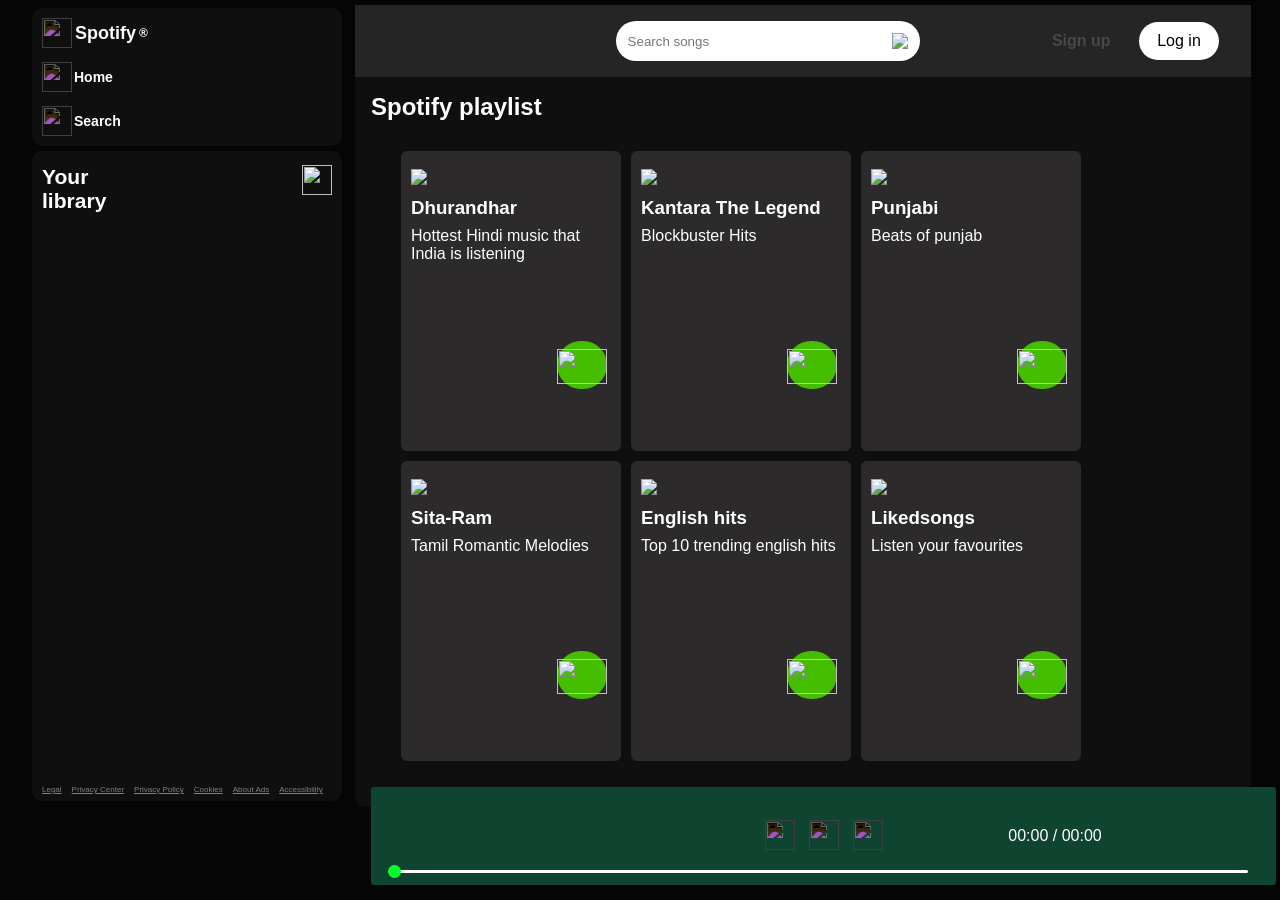
==== index.html @ 5d747358 "Add files via upload" ====
<!DOCTYPE html>
<html lang="en">

<head>
    <meta charset="UTF-8">
    <meta name="viewport" content="width=device-width, initial-scale=1.0">
    <title>Spotify - Web Player: Music for everyone</title>

    <link rel="stylesheet" href="spotify clone.css">
    <link rel="stylesheet" href="utility class.css">

</head>

<body>

    <div class="container-flex">

        <div class="left bg-black">

            <div class="home bg-grey rounded m-1 p-1">
                <div class="logo">
                    <img class="invert" src="svg/spotify.svg" width="30" height="30">
                    Spotify<span>&reg;</span>
                </div>

                <ul>
                    <li><img class="invert" src="svg/home.svg" width="30" height="30">Home</li>
                    <li><img class="invert" src="svg/Search.svg" width="30" height="30">Search</li>
                </ul>

            </div>

            <div class="library bg-grey rounded m-1 p-1">

                <div class="heading">
                    <h3>Your library</h3>
                    <img src="svg/plus.svg" width="30" height="30">
                </div>

                <div class="songlist">
                    <ul></ul>
                </div>

                <div class="footer">

                    <div><a href="https://www.spotify.com/jp/legal/"><span>Legal</span></a></div>
                    <div><a href="https://www.spotify.com/jp/privacy/"><span>Privacy Center</span></a></div>
                    <div><a href="https://www.spotify.com/jp/legal/privacy-policy/"><span>Privacy Policy</span></a>
                    </div>
                    <div><a href="https://www.spotify.com/jp/legal/cookies-policy/"><span>Cookies</span></a></div>
                    <div><a href="https://www.spotify.com/jp/legal/privacy-policy/#s3"><span>About Ads</span></a></div>
                    <div><a href="https://www.spotify.com/jp/accessibility/"><span>Accessibility</span></a></div>

                </div>

            </div>
        </div>

        <div class="right rounded m-1 bg-grey">

            <div class="header">

                <div class="hamburger" id="hamburger">
                    <div></div>
                    <div></div>
                    <div></div>
                </div>

                <div class="overlay" id="overlay"></div>

                <div class="nav">

                    <!-- SEARCH INPUT FIX -->
                    <div class="Search">
                        <input style="border: none; outline: none;"  id="songSearch" type="text" placeholder="Search songs">
                        <img src="svg/search-02-stroke-rounded.svg">
                    </div>

                </div>

                <div class="buttons">
                    <button class="signupbtn">Sign up</button>
                    <button class="loginbtn">Log in</button>
                </div>

            </div>

            <div class="spotifyplaylist">

                <h1>Spotify playlist</h1>

                <div class="cardcontainer">

                    <div class="card" data-folder="Dhurandhar">
                        <div class="play" style="width:50px;height:40px;opacity:1;top:190px;">
                            <img src="svg/play-stroke-rounded.svg" height="35" width="35">
                        </div>
                        <img src="https://i.scdn.co/image/ab67706f000000022b117d6dc96345bedf9adc1b">
                        <h3>Dhurandhar</h3>
                        <p>Hottest Hindi music that India is listening</p>
                    </div>

                    <div class="card" data-folder="Kantara">
                        <div class="play" style="width:50px;height:40px;opacity:1;top:190px;">
                            <img src="svg/play-stroke-rounded.svg" height="35" width="35">
                        </div>
                        <img src="https://i.scdn.co/image/ab67616d0000b2730dae20bd2b3f1a203ab1d903">
                        <h3>Kantara The Legend</h3>
                        <p>Blockbuster Hits</p>
                    </div>

                    <div class="card" data-folder="Punjabi">
                        <div class="play" style="width:50px;height:40px;opacity:1;top:190px;">
                            <img src="svg/play-stroke-rounded.svg" height="35" width="35">
                        </div>
                        <img src="https://mosaic.scdn.co/300/ab67616d00001e0222287a5cc976690b88259babab67616d00001e029363e8444f972e628e87a610ab67616d00001e02b466aba0453056a80ceac98dab67616d00001e02fd17491e69cd90255c0502cd">
                        <h3>Punjabi</h3>
                        <p>Beats of punjab</p>
                    </div>

                    <div class="card" data-folder="SitaRam">
                        <div class="play" style="width:50px;height:40px;opacity:1;top:190px;">
                            <img src="svg/play-stroke-rounded.svg" height="35" width="35">
                        </div>
                        <img src="https://i.scdn.co/image/ab67616d0000b2730993cb7e937ea1b06d3a9abc">
                        <h3>Sita-Ram</h3>
                        <p>Tamil Romantic Melodies</p>
                    </div>

                    <div class="card" data-folder="Englishhits">
                        <div class="play" style="width:50px;height:40px;opacity:1;top:190px;">
                            <img src="svg/play-stroke-rounded.svg" height="35" width="35">
                        </div>
                        <img src="https://image-cdn-fa.spotifycdn.com/image/ab67706c0000d72c15e1ea1c4a536f9052a037e0">
                        <h3>English hits</h3>
                        <p>Top 10 trending english hits</p>
                    </div>

                    <div class="card" data-folder="Likedsongs">
                        <div class="play" style="width:50px;height:40px;opacity:1;top:190px;">
                            <img src="svg/play-stroke-rounded.svg" height="35" width="35">
                        </div>
                        <img src="https://misc.scdn.co/liked-songs/liked-songs-300.jpg">
                        <h3>Likedsongs</h3>
                        <p>Listen your favourites</p>
                    </div>

                </div>

                <div class="playerbar">

                    <div class="seekbar">
                        <div class="progress"></div>
                        <div class="circle"></div>
                    </div>

                    <div class="abovebar">

                        <div class="songinfo"></div>

                        <div class="playbtn">
                            <img id="previous" src="svg/previous-stroke-rounded.svg" width="30" height="30">
                            <img id="play" src="svg/play-circle-stroke-rounded.svg" width="30" height="30">
                            <img id="next" src="svg/next-stroke-rounded.svg" width="30" height="30">
                        </div>

                        <div class="songtime">00:00 / 00:00</div>

                    </div>
                </div>

            </div>
        </div>

        <script src="Spotify clone.js"></script>

</body>

</html>
---- spotify clone.css ----
@import url('https://fonts.googleapis.com/css2?family=SN+Pro:ital,wght@0,200..900;1,200..900&display=swap');


:root {
    --a: 0;
}

* {
    margin: 0%;
    padding: 0%;
    font-family: "Roboto", sans-serif;
}

body {
    background-color: rgb(5, 5, 5);
    color: white;
}



.home ul li {
    display: flex;
    gap: 2px;
    width: 15px;
    list-style: none;
    padding-top: 14px;
    font-weight: bold;
    font-size: 14px;
    align-items: center;
}


.left {
    width: 25vw;
    padding: 3px;
}

.right {
    margin: 8px;
    width: 70vw;
    position: relative;
}


.heading {
    display: flex;
    gap: 160px;
    padding-top: 4px;
    font-size: 18px;
}

.library {
    min-height: 70vh;
    position: relative;
}

.footer {
    display: flex;
    position: absolute;
    bottom: 0px;
    font-size: 8px;
    gap: 10px;
    padding-top: 11px;
    padding-bottom: 7px;

}

.footer a {
    color: grey;
}


.header {
    display: flex;
    justify-content: space-between;
    align-items: center;
    background-color: rgb(38 37 37);
    height: 72px;
}

.header>* {
    padding: 20px;
}

.spotifyplaylist h1 {
    font-size: 24px;
}

.spotifyplaylist {
    padding: 16px;
}

.cardcontainer {
    display: flex;
    gap: 10px;
    flex-wrap: wrap;
    margin: 30px;
    overflow-y: scroll;
    max-height: 70vh;
}


.card {
    position: relative;
    width: 200px;
    height: 280px;
    padding: 10px;
    border-radius: 6px;
    background-color: rgb(44, 42, 42);
    box-shadow: #000000;
}

.card>* {
    padding-top: 8px;
}

.card:hover {
    background-color: rgb(2, 39, 10);
    cursor: pointer;
    transition: all .9s;
    --a: 1;

}

.card img {
    width: 100%;
    object-fit: contain;

}

.play {
    position: absolute;
    right: 14px;
    top: 190px;
    background-color: rgb(70, 190, 0);
    border-radius: 100px;
    justify-content: center;
    align-items: center;
    opacity: var(--a);
    transition: all 1s ease-out;

}


.buttons>* {
    margin: 0 12px;
}

.Search {
    display: flex;
    justify-content: space-between;
    align-items: center;
    background-color: #ffffff;
    color: #423f3f;
    padding: 12px;
    border-radius: 25px;
    width: 280px;
    font-family: Impact, 'Arial Narrow Bold', sans-serif;
    /* cursor: pointer; */
    outline: none;
}

input #songSearch{
    outline: none;
    border: none;
}

.signupbtn {
    background-color: rgb(38 37 37);
    color: rgb(73, 71, 71);
    font-weight: bolder;
    border: none;
    outline: none;
    font-size: 16px;

}

.signupbtn:hover {
    font-size: 17px;
    color: white;
    cursor: pointer;

}

.loginbtn {
    background-color: white;
    color: black;
    border: none;
    outline: none;
    font-size: 16px;
    border-radius: 35px;
    width: 80px;
    cursor: pointer;
    padding: 10px;
}

.loginbtn:hover {
    font-weight: bolder;
    font-size: 17px;
}


.playerbar {
    justify-self: center;
    position: fixed;
    bottom: 15px;
    background-color: #0F4431;
    width: 69%;
    padding: 33px 11px;
    border-radius: 3px;
}


/* Initially hidden */
.playerbar {
    opacity: 0;
    pointer-events: none;
    /* prevent interaction when hidden */
    transition: opacity 1.5s ease;
    /* smooth fade in/out */
}

/* Visible state */
.playerbar.visible {
    opacity: 1;
    pointer-events: auto;
}

.playbtn {
    display: flex;
    filter: invert(1);
    justify-content: center;
    position: fixed;
    gap: 14px;
}

.playbtn img {
    cursor: pointer;

}

.songlist {
    margin-bottom: 54px 0px;
    height: 460px;
    overflow: auto;
}

.songlist ul {
    padding: 20px 0px;

}



.songlist ul li {
    list-style-type: decimal;
    display: flex;
    align-items: center;
    justify-content: space-between;
    gap: 14px;
    cursor: pointer;
    padding: 13px 6px;
    border: 1px, solid rgb(99, 99, 99);
    margin: 12px 4px;
    border-radius: 6px;

}

/* Default hover effect */
.songlist ul li:hover {
    background-color: rgb(70, 190, 0);
    color: black;
    transform: translateX(3px);
}

/* Selected song (persistent) */
.songlist ul li.selected {
    background-color: rgb(70, 190, 0);
    color: black;
    transform: translateX(3px);
}



.songlist .info {
    font-size: 12px;

}

.PlayNow {
    display: flex;
    justify-content: center;
    align-items: center;

}

.PlayNow span {
    font-size: 14px;
    width: 86px;
    padding: 12px;
}

.seekbar {
    position: absolute;
    height: 3px;
    width: 95%;
    border: 15px rgb(255, 255, 255);
    background-color: rgb(255, 255, 255);
    border-radius: 10px;
    bottom: 6px;
    margin: 6px;
    cursor: pointer;
}

.circle {
    position: relative;
    bottom: 5px;
    left: 0%;
    width: 13px;
    height: 13px;
    border-radius: 30px;
    background-color: rgb(0, 255, 42);
    transition: left 0.5s;
}

.songinfo,
.songtime {
    color: white;
    padding: 7px 12px;
}

.abovebar {
    display: flex;
    justify-content: space-around;
    gap: 136px;
}


.timevol {
    display: flex;
    justify-content: space-evenly;
    align-items: center;
}


@media (max-width: 768px) {

    /* Hamburger button */
    .hamburger {
        display: flex;
        flex-direction: column;
        justify-content: space-between;
        width: 28px;
        height: 20px;
        cursor: pointer;
        z-index: 1200;
        margin-left: 15px;
        transition: all 0.3s ease;
    }

    .hamburger div {
        height: 3px;
        width: 100%;
        background-color: #fff;
        border-radius: 3px;
        transition: transform 0.3s ease, opacity 0.3s ease;
    }

    .hamburger.active div:nth-child(1) {
        transform: rotate(45deg) translate(5px, 5px);
    }

    .hamburger.active div:nth-child(2) {
        opacity: 0;
    }

    .hamburger.active div:nth-child(3) {
        transform: rotate(-45deg) translate(5px, -5px);
    }

    /* Hide hamburger when sidebar opens */
    .hamburger.hide {
        display: none;
    }

    .Search {
        width: 200px;
        /* narrower on tablets */
        padding: 5px 8px;
    }

    .Search h5 {
        font-size: 14px;
    }

    .Search img {
        width: 18px;
        height: 18px;
    }


    /* Hide buttons on screens smaller than 600px (mobile) */

    .signupbtn,
    .loginbtn {
        display: none;
    }





    /* Sidebar drawer */
    .left {
        position: fixed;
        top: 0;
        left: -100%;
        width: 70%;
        max-width: 300px;
        height: 100vh;
        background-color: rgb(15, 15, 15);
        padding: 20px;
        z-index: 1100;
        transition: left 0.4s ease;
        overflow-y: auto;
        box-shadow: 3px 0 15px rgba(0, 0, 0, 0.4);
    }

    .left.active {
        left: 0;
    }

    /* Overlay for focus */
    .overlay {
        position: fixed;
        top: 0;
        left: 0;
        width: 100%;
        height: 100%;
        background: rgba(0, 0, 0, 0.5);
        z-index: 1000;
        opacity: 0;
        visibility: hidden;
        transition: opacity 0.4s ease;
    }

    .overlay.active {
        opacity: 1;
        visibility: visible;
    }

    /* Right/main content */
    .right {
        width: 100% !important;
        margin-left: 0;
        padding: 15px;
        transition: margin-left 0.4s ease;
    }

    /* Cards responsive */
    .cardcontainer {
        display: flex;
        flex-wrap: wrap;
        justify-content: center;
        gap: 12px;
    }

    .card {
        width: 45%;
        min-width: 300px;
        max-width: 300px;
        height: auto;
        border-radius: 12px;
        padding: 12px;
        background-color: rgb(70, 67, 67);
        box-shadow: 0 4px 10px rgba(0, 0, 0, 0.4);
        transition: transform 0.3s ease, box-shadow 0.3s ease;
    }

    .card:hover {
        transform: translateY(-2px);
        box-shadow: 0 8px 15px rgba(0, 0, 0, 0.5);
    }

    /* Playerbar for mobile */
    .playerbar {
        width: 84%;
        bottom: 30px;
        left: 50%;
        transform: translateX(-50%);
        padding: 23px;
        border-radius: 8px;

    }

    /* Initially hidden */
    .playerbar {
        opacity: 0;
        pointer-events: none;
        /* prevent interaction when hidden */
        transition: opacity 1.5s ease;
        /* smooth fade in/out */
    }

    /* Visible state */
    .playerbar.visible {
        opacity: 1;
        pointer-events: auto;
    }

    .abovebar {
        flex-direction: inherit;
        gap: 152px;
        align-items: center;
    }

    .songinfo,
    .songtime {
        font-size: 16px;
        text-align: center;
        text-wrap: wrap;
    }

    .seekbar {
        width: 90%;
        height: 5px;
        border-radius: 5px;
        margin: 5px 0;
        background-color: #444;
    }

    .progress {
        height: 100%;
        background-color: #009133;
        width: 0%;
        border-radius: 5px;
        transition: width 0.2s ease;
    }

    .circle {
        width: 14px;
        height: 14px;
        border-radius: 50%;
        background-color: #00ff2a;
        transition: left 0.2s ease;
        bottom: 10px;
    }

    /* Playlist items for easy click */
    .songlist ul li {
        padding: 10px;
        border-radius: 8px;
        margin: 8px 0;
        background-color: rgba(255, 255, 255, 0.05);
        transition: background 0.2s ease, transform 0.2s ease;
    }

    /* Default hover effect */
    .songlist ul li:hover {
        background-color: rgb(70, 190, 0);
        color: black;
        transform: translateX(3px);
    }

    /* Selected song (persistent) */
    .songlist ul li.selected {
        background-color: rgb(70, 190, 0);
        color: black;
        transform: translateX(3px);
    }

    /* Scrollbar optimization for Chrome */
    .cardcontainer::-webkit-scrollbar,
    .songlist ul::-webkit-scrollbar {
        width: 6px;
    }

    .cardcontainer::-webkit-scrollbar-thumb,
    .songlist ul::-webkit-scrollbar-thumb {
        background: rgba(255, 255, 255, 0.2);
        border-radius: 20px;
        backdrop-filter: blur(5px);
    }

    .cardcontainer::-webkit-scrollbar-thumb:hover,
    .songlist ul::-webkit-scrollbar-thumb:hover {
        background: rgba(255, 255, 255, 0.35);
    }

}
---- utility class.css ----
.border {
    border: 2px, solid red;
    margin: 3px;
    height: 100px;
}

.logo{
    display: flex;
    font-size: 18px;
    font-weight: bold;
    justify-content: flex-start;
    align-items: center;
    gap: 3px;
}

.logo span{
    display: flex;
    font-size: 12px;
    font-weight: bold;
    justify-content: flex-start;
}

.container-flex {
    display: flex;
    justify-content: center;
}

.justify-center {
    justify-content: center;
}

.items-center {
    align-items: center;
}

.bg-black{
    background-color: rgb(5, 5, 5);
    color: white;
}

.invert{
    filter: invert();
}

.bg-grey{
background-color: rgb(15, 15, 15);
}

.rounded{
border-radius: 10px;
}

.m-1{
    margin: 5px;
}

.p-1{
    padding: 10px;
}

::-webkit-scrollbar {
  width: 6px;
}

::-webkit-scrollbar-thumb {
  background: rgba(255,255,255,0.2);
  border-radius: 20px;
  backdrop-filter: blur(10px);
}

::-webkit-scrollbar-thumb:hover {
  background: rgba(255,255,255,0.35);
}

/* Hide scrollbar on mobile (width <= 768px) */
@media (max-width: 768px) {
    ::-webkit-scrollbar {
        display: none;
    }

    /* Optional: for Firefox */
    * {
        scrollbar-width: none;
        -ms-overflow-style: none;
    }
}
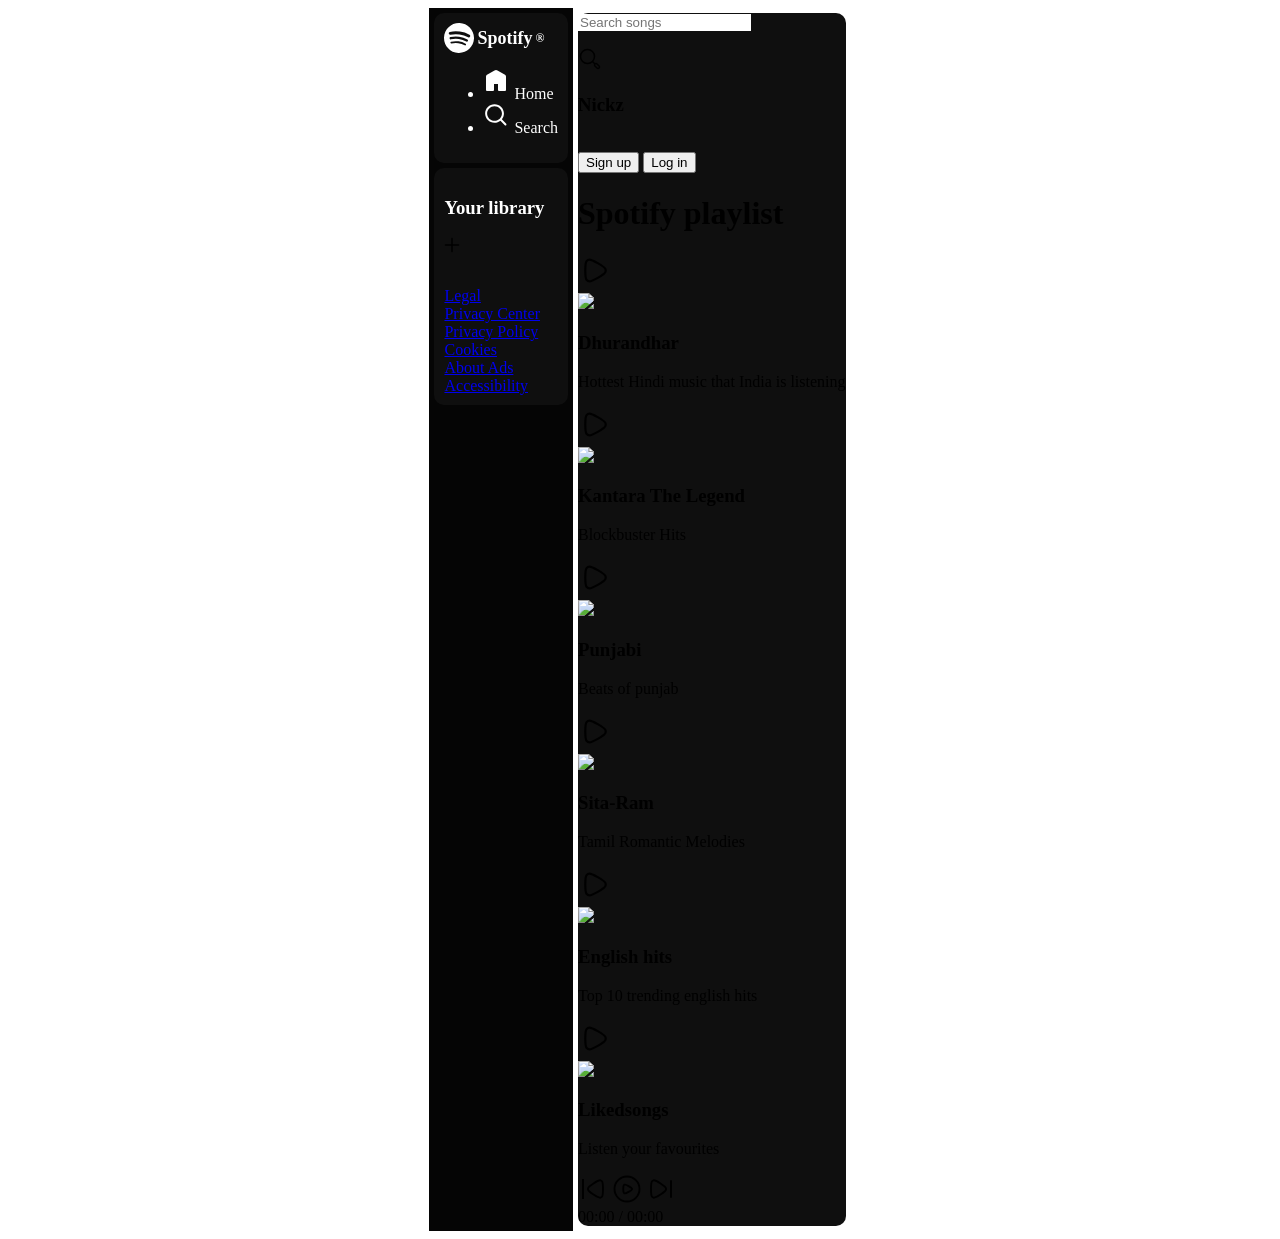
==== commit 2c30885f: "Add files via upload" ====
--- a/index.html
+++ b/index.html
@@ -72,10 +72,16 @@
 
                     <!-- SEARCH INPUT FIX -->
                     <div class="Search">
-                        <input style="border: none; outline: none;"  id="songSearch" type="text" placeholder="Search songs">
+                        <input style="border: none; outline: none;" id="songSearch" type="text"
+                            placeholder="Search songs">
+                        <ul class="search-suggestions"></ul>
                         <img src="svg/search-02-stroke-rounded.svg">
                     </div>
+                </div>
 
+                <div class="user">
+                    <h3>Nickz</h3>
+                    <img src="svg/user-03-stroke-rounded.svg" alt="" srcset="">
                 </div>
 
                 <div class="buttons">
@@ -113,7 +119,8 @@
                         <div class="play" style="width:50px;height:40px;opacity:1;top:190px;">
                             <img src="svg/play-stroke-rounded.svg" height="35" width="35">
                         </div>
-                        <img src="https://mosaic.scdn.co/300/ab67616d00001e0222287a5cc976690b88259babab67616d00001e029363e8444f972e628e87a610ab67616d00001e02b466aba0453056a80ceac98dab67616d00001e02fd17491e69cd90255c0502cd">
+                        <img
+                            src="https://mosaic.scdn.co/300/ab67616d00001e0222287a5cc976690b88259babab67616d00001e029363e8444f972e628e87a610ab67616d00001e02b466aba0453056a80ceac98dab67616d00001e02fd17491e69cd90255c0502cd">
                         <h3>Punjabi</h3>
                         <p>Beats of punjab</p>
                     </div>
@@ -172,7 +179,8 @@
             </div>
         </div>
 
-        <script src="Spotify clone.js"></script>
+        <script src="Spotify clone.js
+        "></script>
 
 </body>
 
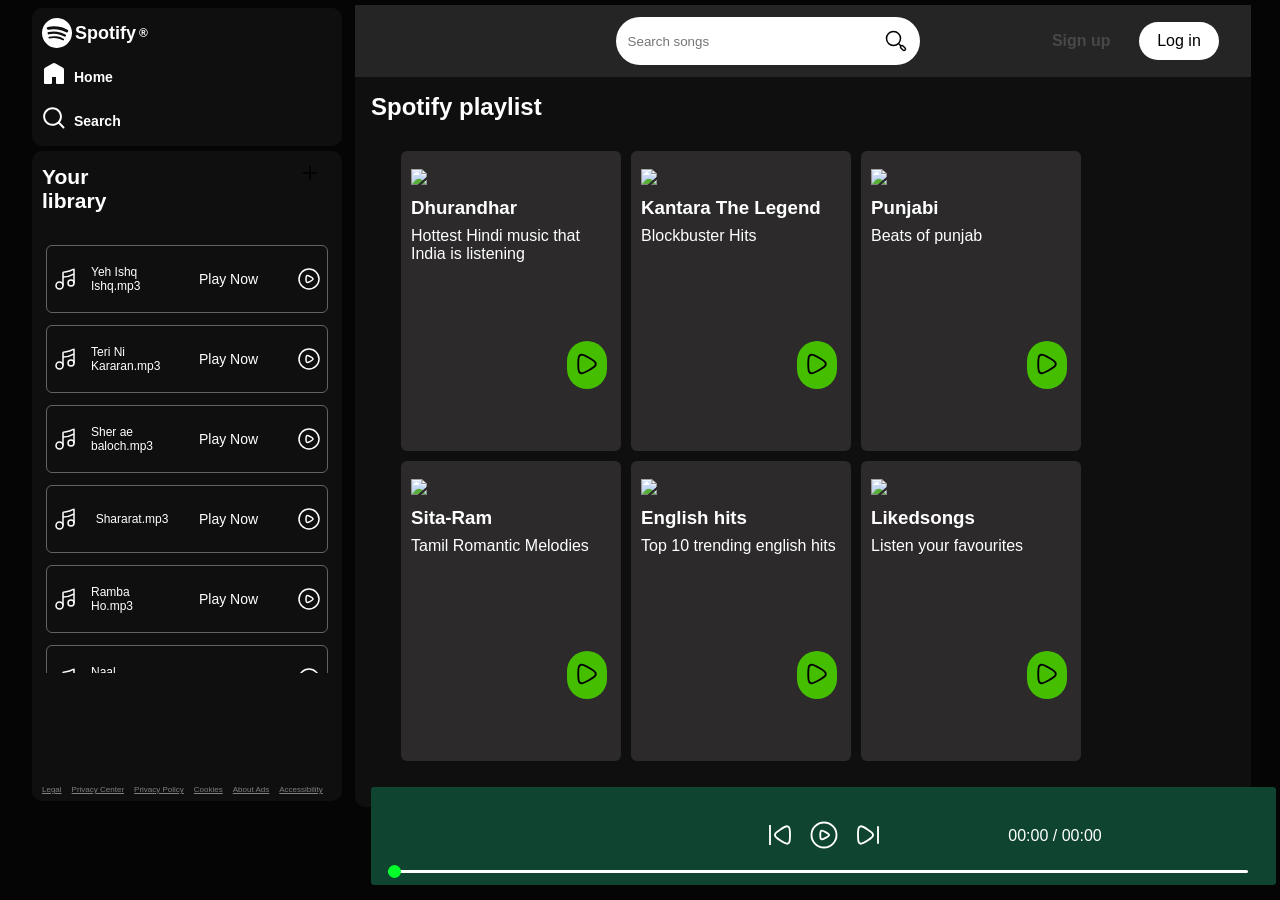
==== commit d0969576: "Update index.html fixed play button size and visibility" ====
--- a/index.html
+++ b/index.html
@@ -98,8 +98,8 @@
                 <div class="cardcontainer">
 
                     <div class="card" data-folder="Dhurandhar">
-                        <div class="play" style="width:50px;height:40px;opacity:1;top:190px;">
-                            <img src="svg/play-stroke-rounded.svg" height="35" width="35">
+                        <div class="play" style="width:40px;height:40px;opacity:1;top:190px;">
+                            <img src="svg/play-stroke-rounded.svg" height="30" width="30">
                         </div>
                         <img src="https://i.scdn.co/image/ab67706f000000022b117d6dc96345bedf9adc1b">
                         <h3>Dhurandhar</h3>
@@ -107,8 +107,8 @@
                     </div>
 
                     <div class="card" data-folder="Kantara">
-                        <div class="play" style="width:50px;height:40px;opacity:1;top:190px;">
-                            <img src="svg/play-stroke-rounded.svg" height="35" width="35">
+                        <div class="play" style="width:40px;height:40px;opacity:1;top:190px;">
+                            <img src="svg/play-stroke-rounded.svg" height="30" width="30">
                         </div>
                         <img src="https://i.scdn.co/image/ab67616d0000b2730dae20bd2b3f1a203ab1d903">
                         <h3>Kantara The Legend</h3>
@@ -116,8 +116,8 @@
                     </div>
 
                     <div class="card" data-folder="Punjabi">
-                        <div class="play" style="width:50px;height:40px;opacity:1;top:190px;">
-                            <img src="svg/play-stroke-rounded.svg" height="35" width="35">
+                        <div class="play" style="width:40px;height:40px;opacity:1;top:190px;">
+                            <img src="svg/play-stroke-rounded.svg" height="30" width="30">
                         </div>
                         <img
                             src="https://mosaic.scdn.co/300/ab67616d00001e0222287a5cc976690b88259babab67616d00001e029363e8444f972e628e87a610ab67616d00001e02b466aba0453056a80ceac98dab67616d00001e02fd17491e69cd90255c0502cd">
@@ -126,8 +126,8 @@
                     </div>
 
                     <div class="card" data-folder="SitaRam">
-                        <div class="play" style="width:50px;height:40px;opacity:1;top:190px;">
-                            <img src="svg/play-stroke-rounded.svg" height="35" width="35">
+                        <div class="play" style="width:40px;height:40px;opacity:1;top:190px;">
+                            <img src="svg/play-stroke-rounded.svg" height="30" width="30">
                         </div>
                         <img src="https://i.scdn.co/image/ab67616d0000b2730993cb7e937ea1b06d3a9abc">
                         <h3>Sita-Ram</h3>
@@ -135,8 +135,8 @@
                     </div>
 
                     <div class="card" data-folder="Englishhits">
-                        <div class="play" style="width:50px;height:40px;opacity:1;top:190px;">
-                            <img src="svg/play-stroke-rounded.svg" height="35" width="35">
+                        <div class="play" style="width:40px;height:40px;opacity:1;top:190px;">
+                            <img src="svg/play-stroke-rounded.svg" height="30" width="30">
                         </div>
                         <img src="https://image-cdn-fa.spotifycdn.com/image/ab67706c0000d72c15e1ea1c4a536f9052a037e0">
                         <h3>English hits</h3>
@@ -144,8 +144,8 @@
                     </div>
 
                     <div class="card" data-folder="Likedsongs">
-                        <div class="play" style="width:50px;height:40px;opacity:1;top:190px;">
-                            <img src="svg/play-stroke-rounded.svg" height="35" width="35">
+                        <div class="play" style="width:40px;height:40px;opacity:1;top:190px;">
+                            <img src="svg/play-stroke-rounded.svg" height="30" width="30">
                         </div>
                         <img src="https://misc.scdn.co/liked-songs/liked-songs-300.jpg">
                         <h3>Likedsongs</h3>
--- a/spotify clone.css
+++ b/spotify clone.css
@@ -0,0 +1,654 @@
+@import url('https://fonts.googleapis.com/css2?family=SN+Pro:ital,wght@0,200..900;1,200..900&display=swap');
+
+
+:root {
+    --a: 0;
+}
+
+* {
+    margin: 0%;
+    padding: 0%;
+    font-family: "Roboto", sans-serif;
+}
+
+body {
+    background-color: rgb(5, 5, 5);
+    color: white;
+}
+
+
+
+.home ul li {
+    display: flex;
+    gap: 2px;
+    width: 15px;
+    list-style: none;
+    padding-top: 14px;
+    font-weight: bold;
+    font-size: 14px;
+    align-items: center;
+}
+
+
+.left {
+    width: 25vw;
+    padding: 3px;
+}
+
+.right {
+    margin: 8px;
+    width: 70vw;
+    position: relative;
+}
+
+
+.heading {
+    display: flex;
+    gap: 160px;
+    padding-top: 4px;
+    font-size: 18px;
+}
+
+.library {
+    min-height: 70vh;
+    position: relative;
+}
+
+.footer {
+    display: flex;
+    position: absolute;
+    bottom: 0px;
+    font-size: 8px;
+    gap: 10px;
+    padding-top: 11px;
+    padding-bottom: 7px;
+
+}
+
+.footer a {
+    color: grey;
+}
+
+
+.header {
+    display: flex;
+    justify-content: space-between;
+    align-items: center;
+    background-color: rgb(38 37 37);
+    height: 72px;
+}
+
+.header>* {
+    padding: 20px;
+}
+
+.spotifyplaylist h1 {
+    font-size: 24px;
+}
+
+.spotifyplaylist {
+    padding: 16px;
+}
+
+.cardcontainer {
+    display: flex;
+    gap: 10px;
+    flex-wrap: wrap;
+    margin: 30px;
+    overflow-y: scroll;
+    max-height: 70vh;
+}
+
+
+.card {
+    position: relative;
+    width: 200px;
+    height: 280px;
+    padding: 10px;
+    border-radius: 6px;
+    background-color: rgb(44, 42, 42);
+    box-shadow: #000000;
+}
+
+.card>* {
+    padding-top: 8px;
+}
+
+.card:hover {
+    background-color: rgb(2, 39, 10);
+    cursor: pointer;
+    transition: all .9s;
+    --a: 1;
+
+}
+
+.card img {
+    width: 100%;
+    object-fit: contain;
+
+}
+
+.play {
+    position: absolute;
+    right: 14px;
+    top: 190px;
+    background-color: rgb(70, 190, 0);
+    border-radius: 100px;
+    justify-content: center;
+    align-items: center;
+    opacity: var(--a);
+    transition: all 1s ease-out;
+
+}
+
+
+.buttons>* {
+    margin: 0 12px;
+}
+
+.Search {
+    display: flex;
+    justify-content: space-between;
+    align-items: center;
+    background-color: #ffffff;
+    color: #423f3f;
+    padding: 12px;
+    border-radius: 25px;
+    width: 280px;
+    font-family: Impact, 'Arial Narrow Bold', sans-serif;
+    /* cursor: pointer; */
+    outline: none;
+}
+
+.Search img {
+    cursor: pointer;
+}
+
+input #songSearch {
+    outline: none;
+    border: none;
+}
+
+/* Hide search by default on mobile */
+.search {
+    display: none;
+}
+
+/* Show when active */
+.search.active {
+    display: block;
+}
+
+.user {
+    display: flex;
+    /* horizontal layout */
+    align-items: center;
+    /* vertically center text & image */
+    gap: 10px;
+    /* space between name and image */
+    padding: 8px 1px;
+    /* some padding */
+    border-radius: 12px;
+    /* rounded corners */
+    box-shadow: 0 2px 8px rgba(0, 0, 0, 0.1);
+    /* subtle shadow */
+    font-family: 'Poppins', sans-serif;
+    color: #ffffff;
+    cursor: pointer;
+    transition: transform 0.2s ease, box-shadow 0.2s ease;
+    width: 101px;
+}
+
+/* Image styling */
+.user img {
+    width: 24px;
+    height: 24px;
+    border-radius: 50%;
+    /* circle avatar */
+    object-fit: cover;
+    filter: invert();
+    
+}
+
+/* Hover effect for mobile (tap-friendly) */
+.user:hover {
+    transform: translateY(-2px);
+    box-shadow: 0 4px 12px rgba(0, 0, 0, 0.15);
+}
+
+/* ----------------------
+   Visibility Control
+---------------------- */
+.user {
+    display: none;
+    /* hide by default */
+}
+
+.signupbtn {
+    background-color: rgb(38 37 37);
+    color: rgb(73, 71, 71);
+    font-weight: bolder;
+    border: none;
+    outline: none;
+    font-size: 16px;
+
+}
+
+.signupbtn:hover {
+    font-size: 17px;
+    color: white;
+    cursor: pointer;
+
+}
+
+.loginbtn {
+    background-color: white;
+    color: black;
+    border: none;
+    outline: none;
+    font-size: 16px;
+    border-radius: 35px;
+    width: 80px;
+    cursor: pointer;
+    padding: 10px;
+}
+
+.loginbtn:hover {
+    font-weight: bolder;
+    font-size: 17px;
+}
+
+
+.playerbar {
+    justify-self: center;
+    position: fixed;
+    bottom: 15px;
+    background-color: #0F4431;
+    width: 69%;
+    padding: 33px 11px;
+    border-radius: 3px;
+}
+
+
+/* Initially hidden */
+.playerbar {
+    opacity: 0;
+    pointer-events: none;
+    /* prevent interaction when hidden */
+    transition: opacity 1.5s ease;
+    /* smooth fade in/out */
+}
+
+/* Visible state */
+.playerbar.visible {
+    opacity: 1;
+    pointer-events: auto;
+}
+
+.playbtn {
+    display: flex;
+    filter: invert(1);
+    justify-content: center;
+    position: fixed;
+    gap: 14px;
+}
+
+.playbtn img {
+    cursor: pointer;
+
+}
+
+.songlist {
+    margin-bottom: 54px 0px;
+    height: 460px;
+    overflow: auto;
+}
+
+.songlist ul {
+    padding: 20px 0px;
+
+}
+
+
+
+.songlist ul li {
+    list-style-type: decimal;
+    display: flex;
+    align-items: center;
+    justify-content: space-between;
+    gap: 14px;
+    cursor: pointer;
+    padding: 13px 6px;
+    border: 1px, solid rgb(99, 99, 99);
+    margin: 12px 4px;
+    border-radius: 6px;
+
+}
+
+/* Default hover effect */
+.songlist ul li:hover {
+    background-color: rgb(70, 190, 0);
+    color: black;
+    transform: translateX(3px);
+}
+
+/* Selected song (persistent) */
+.songlist ul li.selected {
+    background-color: rgb(70, 190, 0);
+    color: black;
+    transform: translateX(3px);
+}
+
+
+
+.songlist .info {
+    font-size: 12px;
+
+}
+
+.PlayNow {
+    display: flex;
+    justify-content: center;
+    align-items: center;
+
+}
+
+.PlayNow span {
+    font-size: 14px;
+    width: 86px;
+    padding: 12px;
+}
+
+.seekbar {
+    position: absolute;
+    height: 3px;
+    width: 95%;
+    border: 15px rgb(255, 255, 255);
+    background-color: rgb(255, 255, 255);
+    border-radius: 10px;
+    bottom: 6px;
+    margin: 6px;
+    cursor: pointer;
+}
+
+.circle {
+    position: relative;
+    bottom: 5px;
+    left: 0%;
+    width: 13px;
+    height: 13px;
+    border-radius: 30px;
+    background-color: rgb(0, 255, 42);
+    transition: left 0.5s;
+}
+
+.songinfo,
+.songtime {
+    color: white;
+    padding: 7px 12px;
+}
+
+.abovebar {
+    display: flex;
+    justify-content: space-around;
+    gap: 136px;
+}
+
+
+.timevol {
+    display: flex;
+    justify-content: space-evenly;
+    align-items: center;
+}
+
+
+@media (max-width: 768px) {
+
+    /* Hamburger button */
+    .hamburger {
+        display: flex;
+        flex-direction: column;
+        justify-content: space-between;
+        width: 28px;
+        height: 20px;
+        cursor: pointer;
+        z-index: 1200;
+        margin-left: 15px;
+        transition: all 0.3s ease;
+    }
+
+    .hamburger div {
+        height: 3px;
+        /* width: 100%; */
+        background-color: #fff;
+        border-radius: 3px;
+        transition: transform 0.3s ease, opacity 0.3s ease;
+    }
+
+    .hamburger.active div:nth-child(1) {
+        transform: rotate(45deg) translate(5px, 5px);
+    }
+
+    .hamburger.active div:nth-child(2) {
+        opacity: 0;
+    }
+
+    .hamburger.active div:nth-child(3) {
+        transform: rotate(-45deg) translate(5px, -5px);
+    }
+
+    /* Hide hamburger when sidebar opens */
+    .hamburger.hide {
+        display: none;
+    }
+
+    .Search {
+        width: 200px;
+        /* narrower on tablets */
+        padding: 5px 8px;
+        opacity: 0;
+    }
+
+    .Search h5 {
+        font-size: 14px;
+    }
+
+    .Search img {
+        width: 18px;
+        height: 18px;
+    }
+
+    .user {
+        display: flex;
+    }
+
+    .signupbtn,
+    .loginbtn {
+        display: none;
+    }
+
+
+
+    /* Sidebar drawer */
+    .left {
+        position: fixed;
+        top: 0;
+        left: -100%;
+        width: 70%;
+        max-width: 300px;
+        height: 100vh;
+        background-color: rgb(15, 15, 15);
+        padding: 20px;
+        z-index: 1100;
+        transition: left 0.4s ease;
+        overflow-y: auto;
+        box-shadow: 3px 0 15px rgba(0, 0, 0, 0.4);
+    }
+
+    .left.active {
+        left: 0;
+    }
+
+    /* Overlay for focus */
+    .overlay {
+        position: fixed;
+        top: 0;
+        left: 0;
+        width: 100%;
+        height: 100%;
+        background: rgba(0, 0, 0, 0.5);
+        z-index: 1000;
+        opacity: 0;
+        visibility: hidden;
+        transition: opacity 0.4s ease;
+    }
+
+    .overlay.active {
+        opacity: 1;
+        visibility: visible;
+    }
+
+    /* Right/main content */
+    .right {
+        width: 100% !important;
+        margin-left: 0;
+        padding: 15px;
+        transition: margin-left 0.4s ease;
+    }
+
+    /* Cards responsive */
+    .cardcontainer {
+        display: flex;
+        flex-wrap: wrap;
+        justify-content: center;
+        gap: 12px;
+    }
+
+    .card {
+        width: 45%;
+        min-width: 300px;
+        max-width: 300px;
+        height: auto;
+        border-radius: 12px;
+        padding: 12px;
+        background-color: rgb(70, 67, 67);
+        box-shadow: 0 4px 10px rgba(0, 0, 0, 0.4);
+        transition: transform 0.3s ease, box-shadow 0.3s ease;
+    }
+
+    .card img{
+        top: 276px;
+    }
+
+    .card:hover {
+        transform: translateY(-2px);
+        box-shadow: 0 8px 15px rgba(0, 0, 0, 0.5);
+    }
+
+    /* Playerbar for mobile */
+    .playerbar {
+        width: 84%;
+        bottom: 35px;
+        left: 50%;
+        transform: translateX(-50%);
+        padding: 23px;
+        border-radius: 8px;
+
+    }
+
+    /* Initially hidden */
+    .playerbar {
+        opacity: 0;
+        pointer-events: none;
+        /* prevent interaction when hidden */
+        transition: opacity 1.5s ease;
+        /* smooth fade in/out */
+    }
+
+    /* Visible state */
+    .playerbar.visible {
+        opacity: 1;
+        pointer-events: auto;
+    }
+
+    .abovebar {
+        flex-direction: inherit;
+        gap: 152px;
+        align-items: center;
+    }
+
+    .songinfo,
+    .songtime {
+        font-size: 16px;
+        text-align: center;
+        text-wrap: wrap;
+    }
+
+    .seekbar {
+        width: 90%;
+        height: 5px;
+        border-radius: 5px;
+        margin: 5px 0;
+        background-color: #444;
+    }
+
+    .progress {
+        height: 100%;
+        background-color: #009133;
+        width: 0%;
+        border-radius: 5px;
+        transition: width 0.2s ease;
+    }
+
+    .circle {
+        width: 14px;
+        height: 14px;
+        border-radius: 50%;
+        background-color: #00ff2a;
+        transition: left 0.2s ease;
+        bottom: 10px;
+    }
+
+    /* Playlist items for easy click */
+    .songlist ul li {
+        padding: 10px;
+        border-radius: 8px;
+        margin: 8px 0;
+        background-color: rgba(255, 255, 255, 0.05);
+        transition: background 0.2s ease, transform 0.2s ease;
+        gap: 7px;
+    }
+
+    /* Default hover effect */
+    .songlist ul li:hover {
+        background-color: rgb(70, 190, 0);
+        color: black;
+        transform: translateX(3px);
+    }
+
+    /* Selected song (persistent) */
+    .songlist ul li.selected {
+        background-color: rgb(70, 190, 0);
+        color: black;
+        transform: translateX(3px);
+    }
+
+    /* Scrollbar optimization for Chrome */
+    .cardcontainer::-webkit-scrollbar,
+    .songlist ul::-webkit-scrollbar {
+        width: 6px;
+    }
+
+    .cardcontainer::-webkit-scrollbar-thumb,
+    .songlist ul::-webkit-scrollbar-thumb {
+        background: rgba(255, 255, 255, 0.2);
+        border-radius: 20px;
+        backdrop-filter: blur(5px);
+    }
+
+    .cardcontainer::-webkit-scrollbar-thumb:hover,
+    .songlist ul::-webkit-scrollbar-thumb:hover {
+        background: rgba(255, 255, 255, 0.35);
+    }
+
+}
